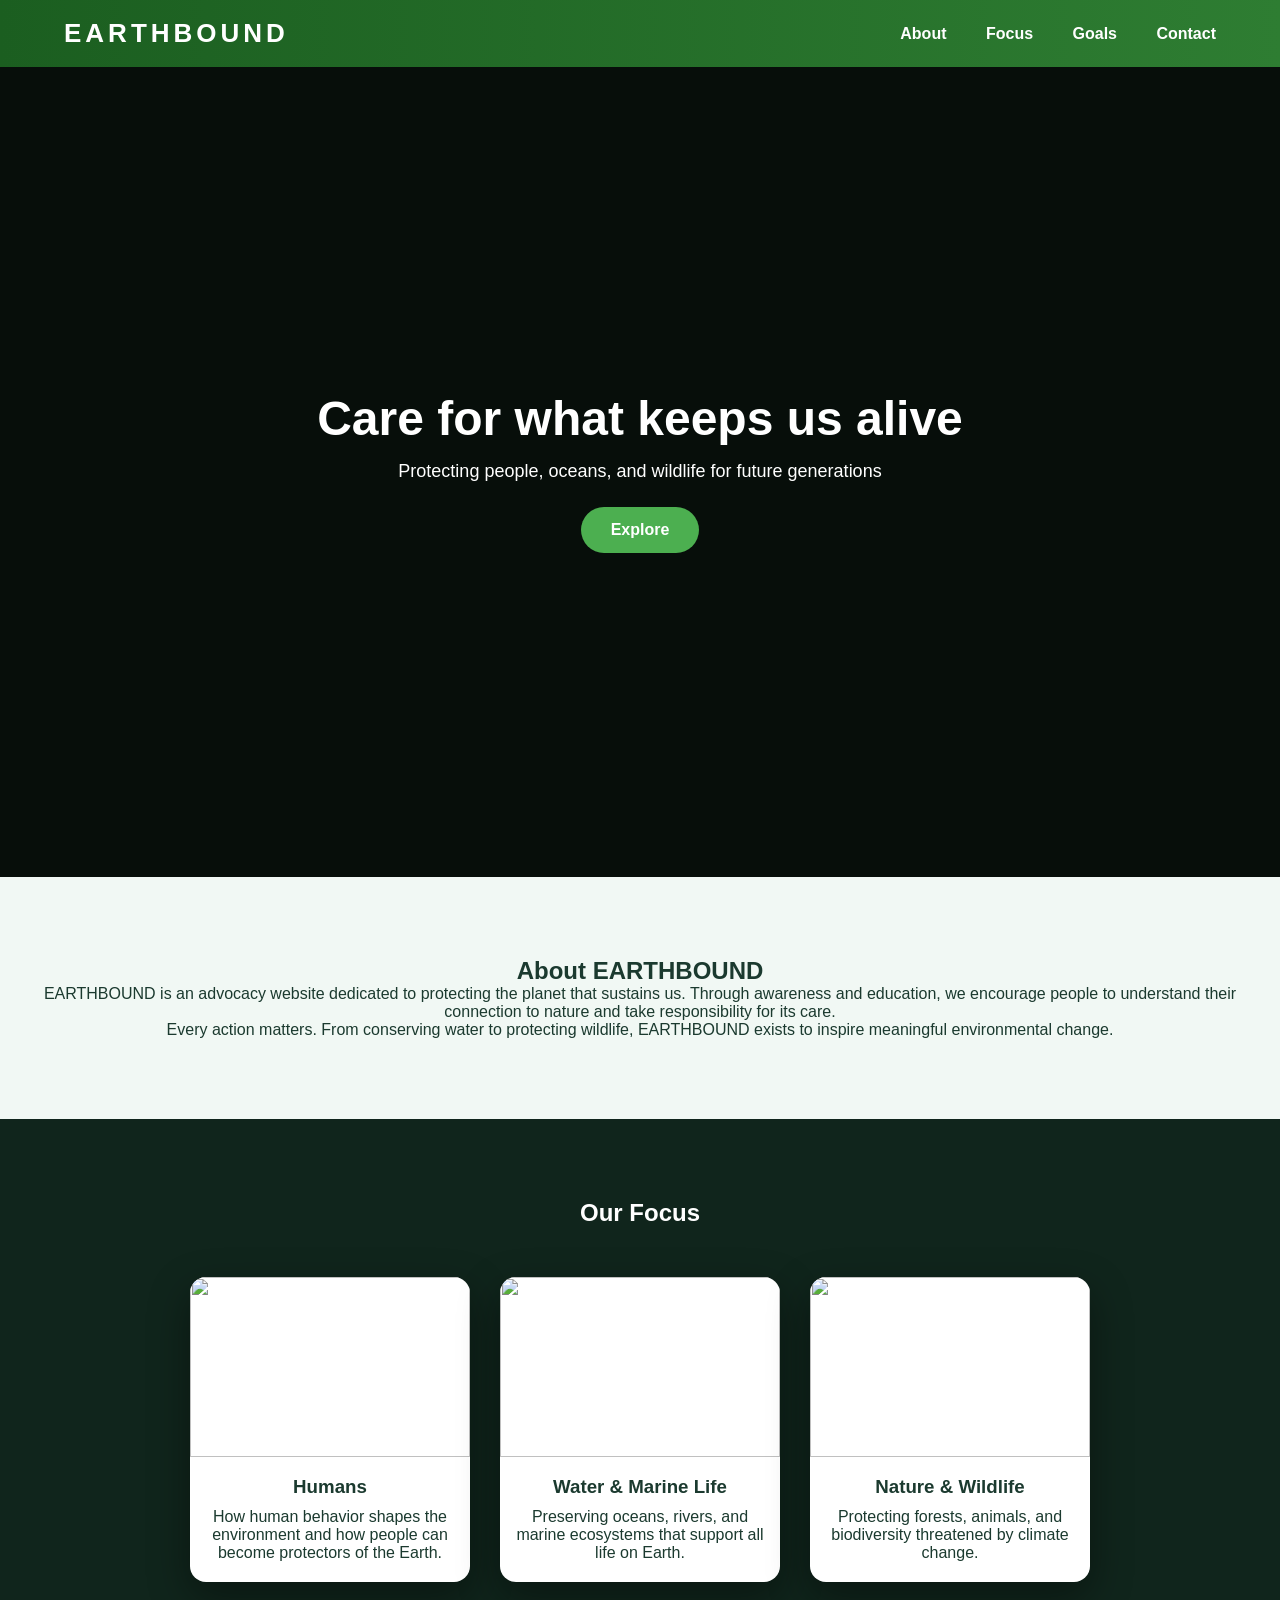
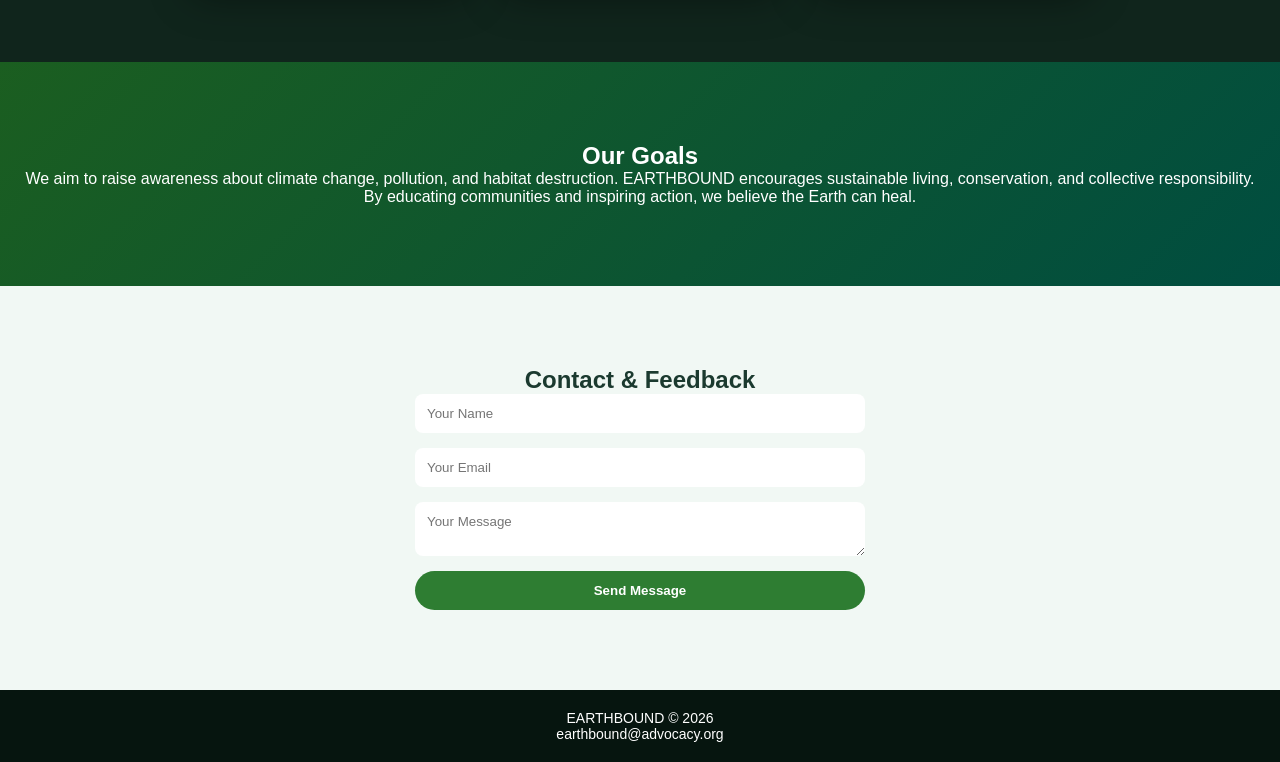
==== EARTHBOUND.html @ 87be2ce0 "Add files via upload" ====
<!DOCTYPE html>
<html lang="en">
<head>
    <meta charset="UTF-8">
    <title>EARTHBOUND</title>
    <meta name="viewport" content="width=device-width, initial-scale=1.0">
    <link rel="stylesheet" href="style.css">
</head>
<body>

<!-- HEADER -->
<header class="header">
    <div class="header-inner">
        <h1 class="logo">EARTHBOUND</h1>
        <nav class="nav">
            <a href="#about">About</a>
            <a href="#focus">Focus</a>
            <a href="#goals">Goals</a>
            <a href="#contact">Contact</a>
        </nav>
    </div>
</header>

<!-- HERO -->
<section class="hero">
    <div class="hero-overlay">
        <h2>Care for what keeps us alive</h2>
        <p>Protecting people, oceans, and wildlife for future generations</p>
        <a href="#about" class="hero-btn">Explore</a>
    </div>
</section>

<!-- ABOUT -->
<section id="about" class="section light">
    <h2>About EARTHBOUND</h2>
    <p>
        EARTHBOUND is an advocacy website dedicated to protecting the planet that sustains us.
        Through awareness and education, we encourage people to understand their connection
        to nature and take responsibility for its care.
    </p>
    <p>
        Every action matters. From conserving water to protecting wildlife, EARTHBOUND exists
        to inspire meaningful environmental change.
    </p>
</section>

<!-- FOCUS CARDS -->
<section id="focus" class="section dark">
    <h2>Our Focus</h2>

    <div class="card-container">

    <a href="humans.html" class="card-link">
        <div class="focus-card">
            <img src="https://images.unsplash.com/photo-1500530855697-b586d89ba3ee">
            <h3>Humans</h3>
            <p>How human behavior shapes the environment and how people can become protectors of the Earth.</p>
        </div>
    </a>
    <a href="water.html" class="card-link">
        <div class="focus-card">
            <img src="https://images.unsplash.com/photo-1507525428034-b723cf961d3e">
            <h3>Water & Marine Life</h3>
            <p>Preserving oceans, rivers, and marine ecosystems that support all life on Earth.</p>
        </div>
    </a>
    <a href="nature.html" class="card-link">
        <div class="focus-card">
            <img src="https://images.unsplash.com/photo-1501785888041-af3ef285b470">
            <h3>Nature & Wildlife</h3>
            <p>Protecting forests, animals, and biodiversity threatened by climate change.</p>
        </div>
    </a>
    
    </div>
</section>

<!-- GOALS -->
<section id="goals" class="section gradient">
    <h2>Our Goals</h2>
    <p>
        We aim to raise awareness about climate change, pollution, and habitat destruction.
        EARTHBOUND encourages sustainable living, conservation, and collective responsibility.
    </p>
    <p>
        By educating communities and inspiring action, we believe the Earth can heal.
    </p>
</section>

<!-- CONTACT -->
<section id="contact" class="section light">
    <h2>Contact & Feedback</h2>

    <form class="contact-form">
        <input type="text" placeholder="Your Name">
        <input type="email" placeholder="Your Email">
        <textarea placeholder="Your Message"></textarea>
        <button>Send Message</button>
    </form>
</section>

<!-- FOOTER -->
<footer class="footer">
    <p>EARTHBOUND © 2026</p>
    <p>earthbound@advocacy.org</p>
</footer>

</body>
</html>
---- style.css ----
/* RESET */
* {
    margin: 0;
    padding: 0;
    box-sizing: border-box;
    font-family: 'Segoe UI', sans-serif;
}

body {
    padding top: 80px; /* fixed typo */
    background: #0f1f17;
    color: #ffffff;
}

/* HEADER */
.header {
    position: sticky;
    top: 0;
    z-index: 1000;
    background: linear-gradient(90deg, #1b5e20, #2e7d32);
    padding: 18px 0;
}

.header-inner {
    width: 90%;
    margin: auto;
    display: flex;
    justify-content: space-between;
    align-items: center;
    flex-wrap: wrap;
}

.logo {
    font-size: 26px;
    letter-spacing: 4px;
}

.nav a {
    color: white;
    margin-left: 35px;
    text-decoration: none;
    font-weight: bold;
}

/* HERO */
.hero {
    height: 90vh;
    background-image: url("https://images.unsplash.com/photo-1500534314209-a26db0f5b41f");
    background-size: cover;
    background-position: center;
    position: relative;
}

.hero-overlay {
    background: rgba(0,0,0,0.55);
    height: 100%;
    display: flex;
    flex-direction: column;
    justify-content: center;
    align-items: center;
    text-align: center;
    padding: 20px;
}

.hero h2 {
    font-size: 48px;
    margin-bottom: 15px;
}

.hero p {
    font-size: 18px;
    margin-bottom: 25px;
}

.hero-btn {
    background: #4caf50;
    padding: 14px 30px;
    color: white;
    text-decoration: none;
    border-radius: 30px;
    font-weight: bold;
}

/* SECTIONS */
.section {
    padding: 80px 20px;
    text-align: center;
}

.section.light {
    background: #f1f8f4;
    color: #1b3a2f;
}

.section.dark {
    background: #10251c;
}

.section.gradient {
    background: linear-gradient(135deg, #1b5e20, #004d40);
}

/* CARDS */
.card-link {
    text-decoration: none;
}
.card-container {
    display: flex;
    justify-content: center;
    gap: 30px;
    margin-top: 50px;
    flex-wrap: wrap;
}

.focus-card {
    background: #ffffff;
    color: #1b3a2f;
    width: 280px;
    max-width: 280px; /* responsive */
    border-radius: 16px;
    overflow: hidden;
    box-shadow: 0 15px 40px rgba(0,0,0,0.4);
    transition: transform 0.3s ease;
}

.focus-card img {
    width: 100%;
    height: 180px; /* responsive */
    object-fit: cover;
}

.focus-card h3 {
    margin: 15px 0 10px;
}

.focus-card p {
    padding: 0 15px 20px;
}

.focus-card:hover {
    transform: translateY(-10px);
}

/* FORM */
.contact-form {
    max-width: 450px;
    margin: auto;
    display: flex;
    flex-direction: column;
    gap: 15px;
}

.contact-form input,
.contact-form textarea {
    padding: 12px;
    border-radius: 8px;
    border: none;
}

.contact-form button {
    background: #2e7d32;
    color: white;
    padding: 12px;
    font-weight: bold;
    border: none;
    border-radius: 25px;
}

/* FOOTER */
.footer {
    background: #06150f;
    padding: 20px;
    text-align: center;
    font-size: 14px;
} 

/* MEDIA QUERIES: RESPONSIVE DESIGN */
@media (max-width: 768px) {
    .header-inner {
        flex-direction: column;
        text-align: center;
        gap: 15px;
    }

    .nav a {
        margin-left: 0;
        margin-right: 15px;
    }

    .hero h2 {
        font-size: 32px;
    }

    .hero p {
        font-size: 16px;
    }

    .hero-btn {
        padding: 12px 24px;
        font-size: 14px;
    }

    .card-container {
        gap: 20px;
    }

    .focus-card {
        max-width: 90%;
    }

    .section {
        padding: 50px 15px;
    }
}

@media (max-width: 480px) {
    .hero h2 {
        font-size: 26px;
    }

    .hero p {
        font-size: 14px;
    }

    .hero-btn {
        padding: 10px 20px;
    }
}

@media (max-width: 360px) {
    .hero h2 { 
        font-size: 22px; 
    }
    .hero p { 
        font-size: 13px; 
    }
    .hero-btn { 
        adding: 8px 16px; 
    }
}
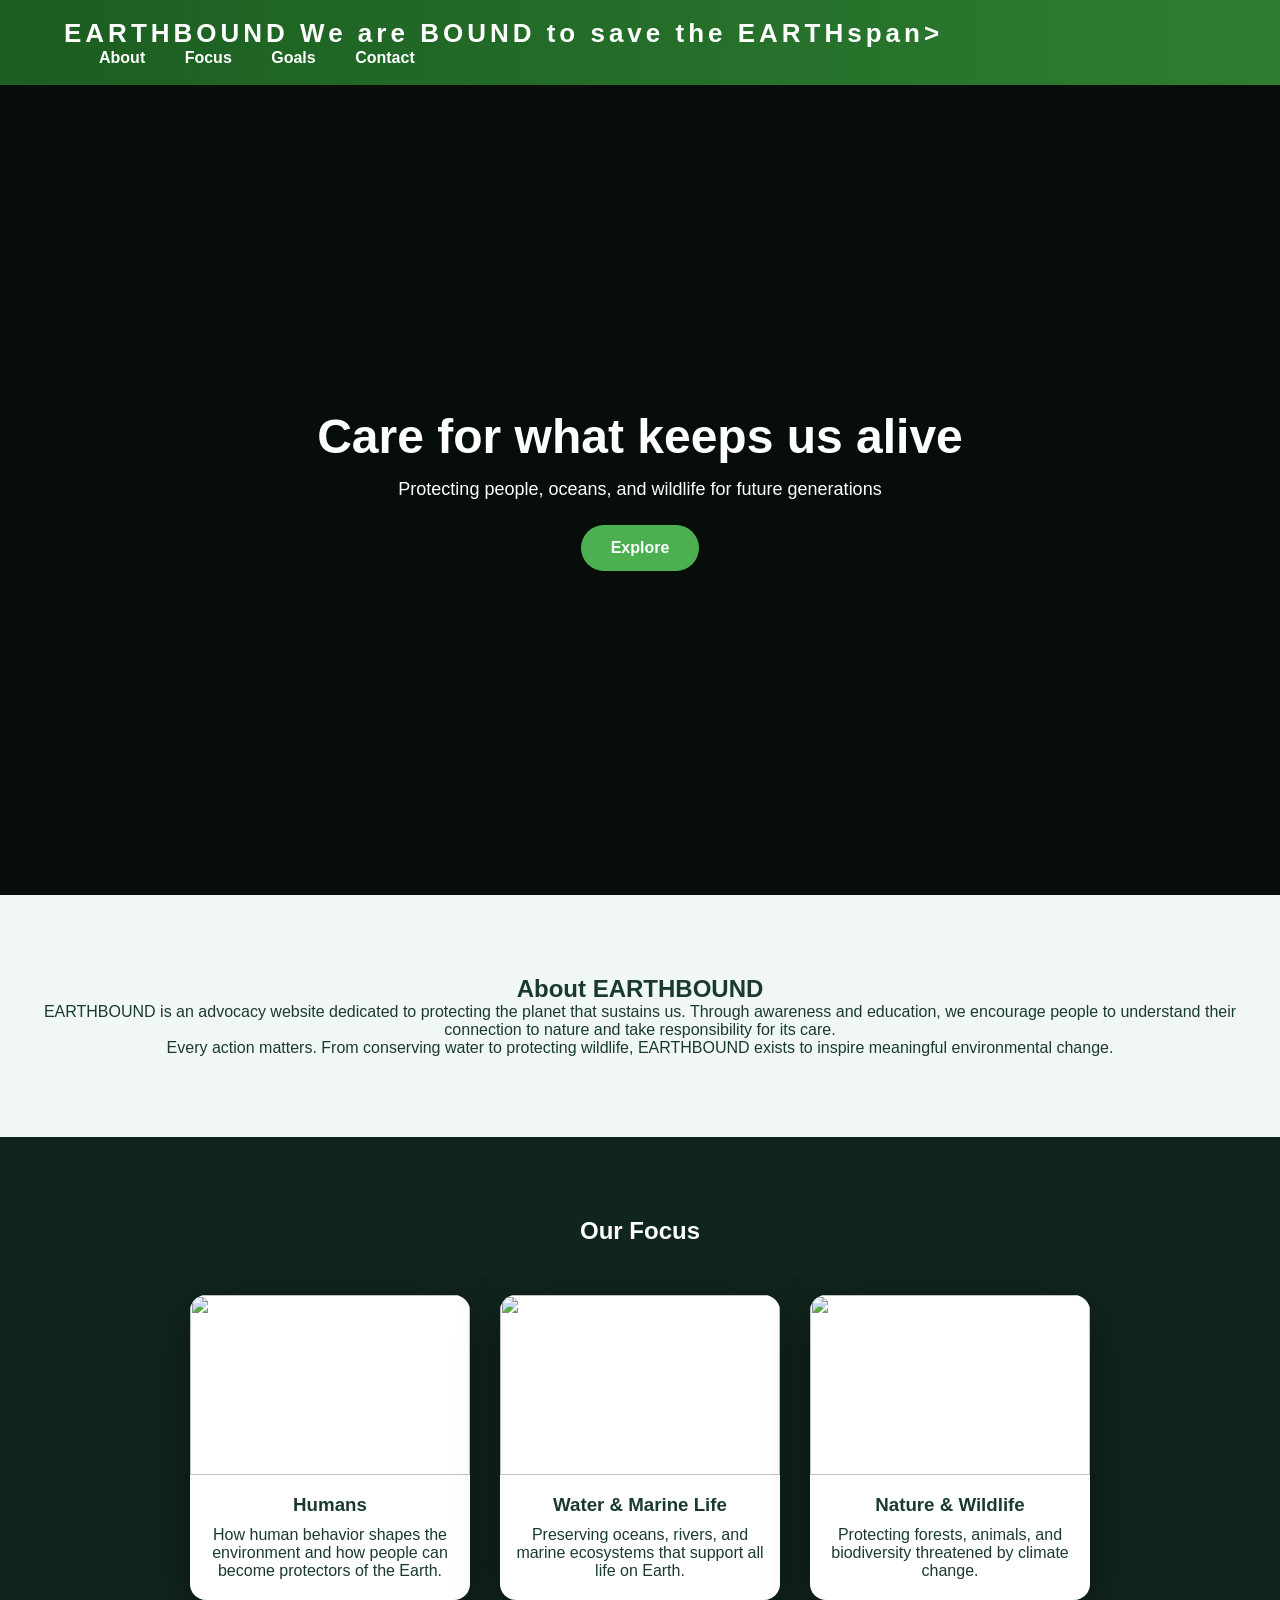
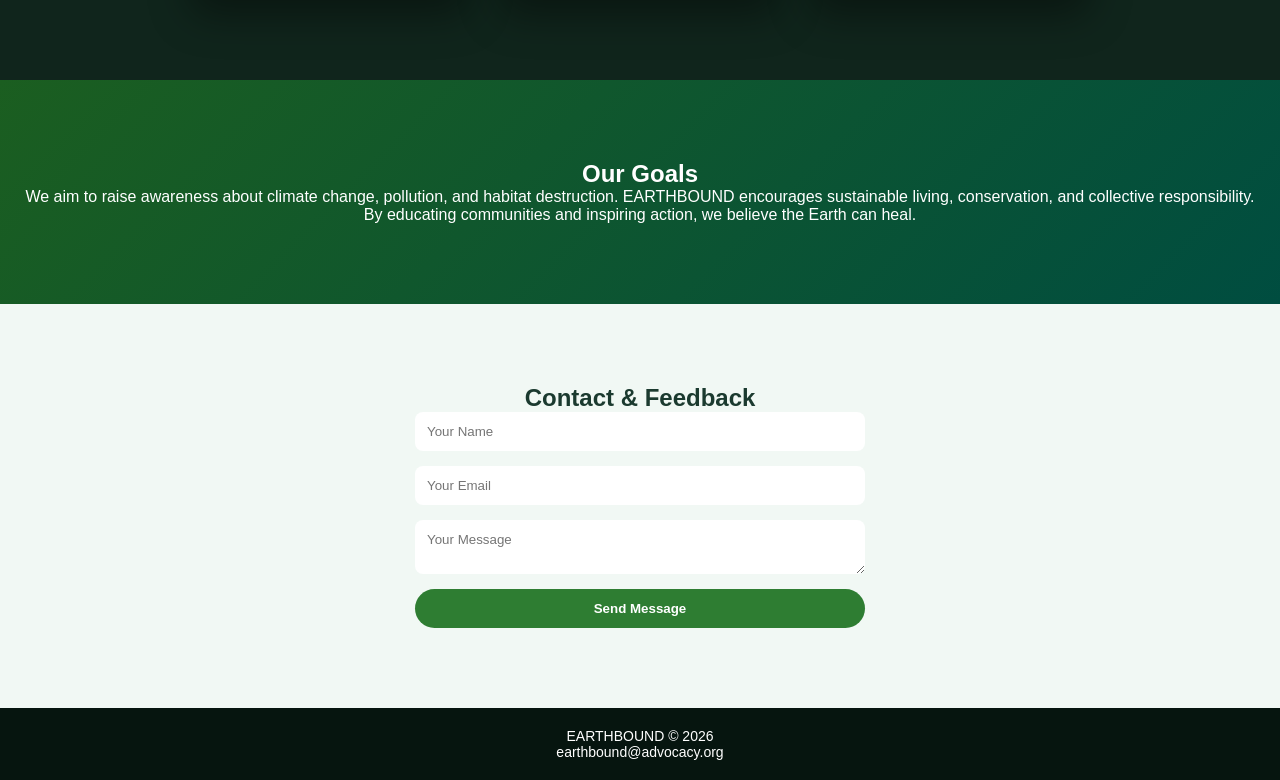
==== commit 2a2974ed: "EARTHBOUND.html" ====
--- a/EARTHBOUND.html
+++ b/EARTHBOUND.html
@@ -11,7 +11,10 @@
 <!-- HEADER -->
 <header class="header">
     <div class="header-inner">
-        <h1 class="logo">EARTHBOUND</h1>
+        <h1 class="logo">
+            EARTHBOUND
+            <span class="subtitle">We are BOUND to save the EARTH</span>span>
+        </h1>
         <nav class="nav">
             <a href="#about">About</a>
             <a href="#focus">Focus</a>
@@ -107,3 +110,4 @@
 
 </body>
 </html>
+
